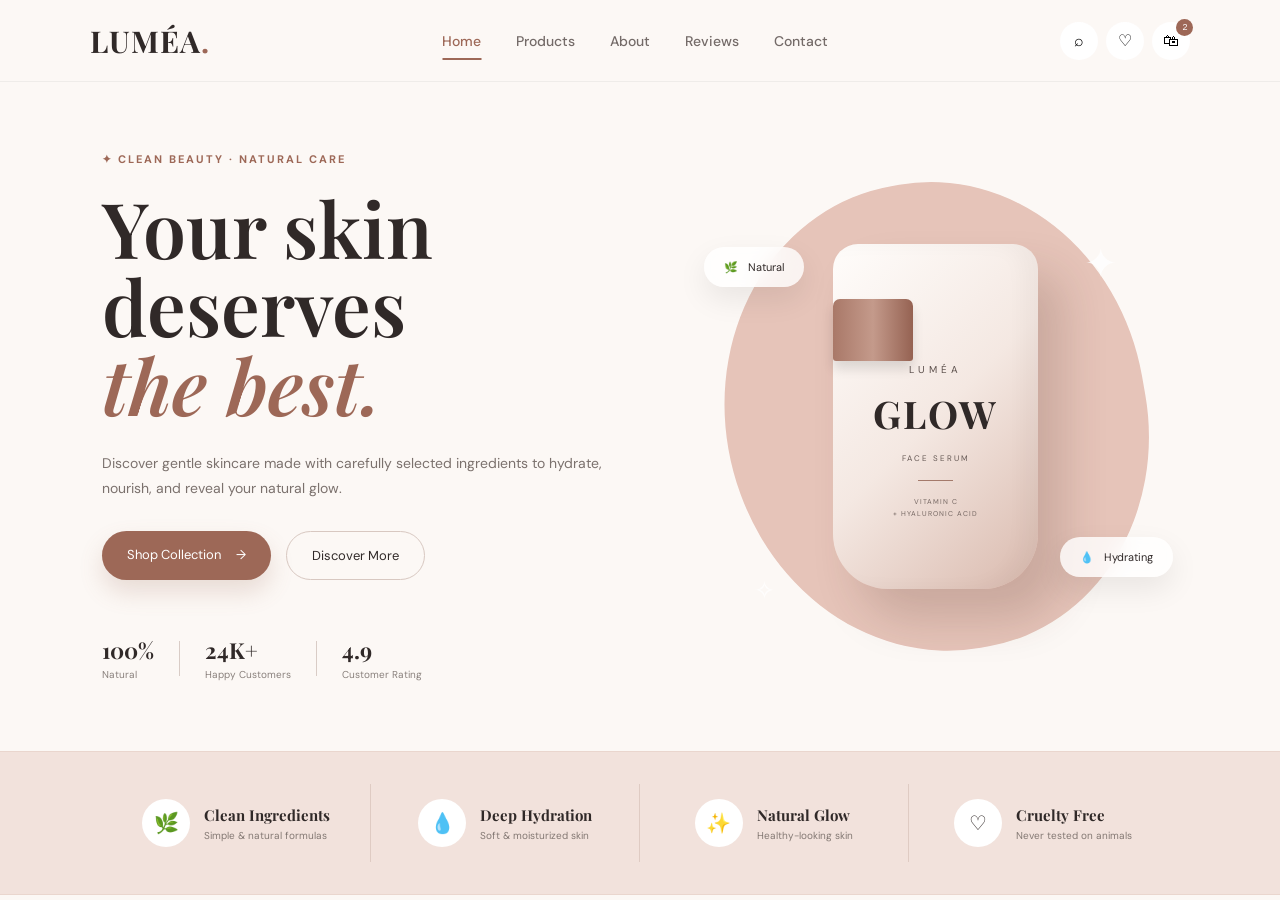
==== index.html @ 030db0d4 "feature home-page" ====
<!DOCTYPE html>
<html lang="en">
<head>
    <meta charset="UTF-8">
    <meta name="viewport" content="width=device-width, initial-scale=1.0">

    <title>LUMÉA | Premium Skincare</title>

    <link rel="preconnect" href="https://fonts.googleapis.com">
    <link rel="preconnect" href="https://fonts.gstatic.com" crossorigin>

    <link href="https://fonts.googleapis.com/css2?family=DM+Sans:wght@400;500;600;700&family=Playfair+Display:wght@500;600;700&display=swap" rel="stylesheet">

    <link rel="stylesheet" href="css/style.css">
</head>

<body>

    <!-- NAVIGATION -->
    <header class="navbar">

        <a href="#" class="logo">
            LUMÉA<span>.</span>
        </a>

        <nav class="menu">
            <a href="#" class="active">Home</a>
            <a href="#">Products</a>
            <a href="#">About</a>
            <a href="#">Reviews</a>
            <a href="#">Contact</a>
        </nav>

        <div class="nav-actions">
            <button>⌕</button>
            <button>♡</button>
            <button class="bag">
                🛍
                <span>2</span>
            </button>
        </div>

    </header>


    <!-- HOME / HERO -->
    <main>

        <section class="hero">

            <!-- LEFT CONTENT -->
            <div class="hero-content">

                <div class="label">
                    ✦ CLEAN BEAUTY · NATURAL CARE
                </div>

                <h1>
                    Your skin deserves
                    <span>the best.</span>
                </h1>

                <p>
                    Discover gentle skincare made with carefully
                    selected ingredients to hydrate, nourish,
                    and reveal your natural glow.
                </p>

                <div class="buttons">

                    <a href="#" class="btn shop">
                        Shop Collection
                        <span>→</span>
                    </a>

                    <a href="#" class="btn discover">
                        Discover More
                    </a>

                </div>

                <!-- SMALL STATS -->
                <div class="stats">

                    <div class="stat">
                        <strong>100%</strong>
                        <small>Natural</small>
                    </div>

                    <div class="line"></div>

                    <div class="stat">
                        <strong>24K+</strong>
                        <small>Happy Customers</small>
                    </div>

                    <div class="line"></div>

                    <div class="stat">
                        <strong>4.9</strong>
                        <small>Customer Rating</small>
                    </div>

                </div>

            </div>


            <!-- RIGHT PRODUCT -->
            <div class="hero-product">

                <div class="background-circle"></div>

                <!-- Decorative leaves -->
                <div class="leaf leaf-one">✦</div>
                <div class="leaf leaf-two">✧</div>

                <!-- Floating labels -->
                <div class="floating floating-one">
                    <span>🌿</span>
                    Natural
                </div>

                <div class="floating floating-two">
                    <span>💧</span>
                    Hydrating
                </div>


                <!-- PRODUCT BOTTLE -->
                <div class="bottle-wrapper">

                    <div class="bottle-cap"></div>

                    <div class="bottle">

                        <div class="bottle-content">

                            <small>LUMÉA</small>

                            <h2>GLOW</h2>

                            <p>FACE SERUM</p>

                            <div class="bottle-line"></div>

                            <span>
                                VITAMIN C<br>
                                + HYALURONIC ACID
                            </span>

                        </div>

                    </div>

                </div>

            </div>

        </section>


        <!-- SIMPLE BENEFITS -->
        <section class="benefits">

            <div class="benefit">
                <div class="benefit-icon">🌿</div>

                <div>
                    <h3>Clean Ingredients</h3>
                    <p>Simple & natural formulas</p>
                </div>
            </div>


            <div class="benefit">
                <div class="benefit-icon">💧</div>

                <div>
                    <h3>Deep Hydration</h3>
                    <p>Soft & moisturized skin</p>
                </div>
            </div>


            <div class="benefit">
                <div class="benefit-icon">✨</div>

                <div>
                    <h3>Natural Glow</h3>
                    <p>Healthy-looking skin</p>
                </div>
            </div>


            <div class="benefit">
                <div class="benefit-icon">♡</div>

                <div>
                    <h3>Cruelty Free</h3>
                    <p>Never tested on animals</p>
                </div>
            </div>

        </section>

    </main>

</body>
</html>
---- css/style.css ----
* {
    margin: 0;
    padding: 0;
    box-sizing: border-box;
}

html {
    scroll-behavior: smooth;
}

body {
    font-family: "DM Sans", sans-serif;
    color: #302928;
    background: #fcf8f5;
}


/* =========================
   VARIABLES
========================= */

:root {
    --brown: #9d6857;
    --dark: #302928;
    --cream: #fcf8f5;
    --pink: #e7c6bb;
    --light-pink: #f3e2dc;
}


/* =========================
   NAVBAR
========================= */

.navbar {
    width: 100%;
    height: 82px;

    padding: 0 7%;

    display: flex;
    align-items: center;
    justify-content: space-between;

    position: sticky;
    top: 0;
    z-index: 100;

    background: rgba(252, 248, 245, 0.9);

    backdrop-filter: blur(15px);

    border-bottom: 1px solid rgba(0, 0, 0, 0.05);
}


/* LOGO */

.logo {
    font-family: "Playfair Display", serif;

    font-size: 30px;

    font-weight: 700;

    color: var(--dark);

    text-decoration: none;

    letter-spacing: 1px;
}

.logo span {
    color: var(--brown);
}


/* MENU */

.menu {
    display: flex;
    align-items: center;

    gap: 35px;
}

.menu a {
    position: relative;

    padding: 10px 0;

    text-decoration: none;

    color: #746b68;

    font-size: 14px;

    font-weight: 500;

    transition: 0.3s;
}


/* ACTIVE MENU */

.menu a::after {
    content: "";

    position: absolute;

    bottom: 0;
    left: 50%;

    width: 0;
    height: 2px;

    background: var(--brown);

    transform: translateX(-50%);

    transition: 0.3s;
}

.menu a:hover,
.menu a.active {
    color: var(--brown);
}

.menu a.active::after {
    width: 100%;
}


/* NAV ICONS */

.nav-actions {
    display: flex;
    gap: 8px;
}

.nav-actions button {
    width: 38px;
    height: 38px;

    border: none;

    border-radius: 50%;

    background: white;

    cursor: pointer;

    font-size: 16px;

    transition: 0.3s;
}

.nav-actions button:hover {
    transform: translateY(-3px);

    box-shadow:
        0 8px 20px rgba(0, 0, 0, 0.08);
}

.bag {
    position: relative;
}

.bag span {
    position: absolute;

    top: -3px;
    right: -3px;

    width: 17px;
    height: 17px;

    display: flex;
    align-items: center;
    justify-content: center;

    border-radius: 50%;

    background: var(--brown);

    color: white;

    font-size: 9px;
}


/* =========================
   HERO
========================= */

.hero {
    min-height: 650px;

    padding: 70px 8%;

    display: flex;
    align-items: center;
    justify-content: space-between;

    overflow: hidden;
}


/* LEFT */

.hero-content {
    width: 50%;

    animation: fadeLeft 1s ease;
}

.label {
    color: var(--brown);

    font-size: 11px;

    font-weight: 700;

    letter-spacing: 2px;

    margin-bottom: 22px;
}

.hero h1 {
    max-width: 650px;

    font-family: "Playfair Display", serif;

    font-size: clamp(55px, 6vw, 85px);

    line-height: 1.02;

    font-weight: 600;
}

.hero h1 span {
    display: block;

    color: var(--brown);

    font-style: italic;
}

.hero p {
    max-width: 510px;

    margin: 28px 0;

    color: #7b716d;

    font-size: 14px;

    line-height: 1.8;
}


/* BUTTONS */

.buttons {
    display: flex;

    gap: 15px;

    margin-top: 30px;
}

.btn {
    padding: 15px 25px;

    border-radius: 30px;

    text-decoration: none;

    font-size: 13px;

    transition: 0.3s;
}

.shop {
    color: white;

    background: var(--brown);

    box-shadow:
        0 12px 25px rgba(157, 104, 87, 0.2);
}

.shop span {
    margin-left: 12px;

    transition: 0.3s;
}

.shop:hover {
    transform: translateY(-3px);
}

.shop:hover span {
    margin-left: 18px;
}

.discover {
    color: var(--dark);

    border: 1px solid #d8c8c1;
}

.discover:hover {
    background: white;
}


/* =========================
   STATS
========================= */

.stats {
    display: flex;

    align-items: center;

    gap: 25px;

    margin-top: 55px;
}

.stat {
    display: flex;

    flex-direction: column;
}

.stat strong {
    font-family: "Playfair Display", serif;

    font-size: 22px;
}

.stat small {
    margin-top: 3px;

    color: #89807c;

    font-size: 10px;
}

.line {
    width: 1px;
    height: 35px;

    background: #d9ccc6;
}


/* =========================
   HERO PRODUCT
========================= */

.hero-product {
    width: 45%;

    height: 520px;

    position: relative;

    display: flex;

    align-items: center;

    justify-content: center;

    animation: fadeRight 1s ease;
}


/* BACKGROUND */

.background-circle {
    width: 420px;
    height: 470px;

    position: absolute;

    background: #e6c4b9;

    border-radius: 50% 50% 48% 52%;

    transform: rotate(-10deg);
}


/* PRODUCT */

.bottle-wrapper {
    position: relative;

    z-index: 3;

    animation: float 4s ease-in-out infinite;
}

.bottle {
    width: 205px;
    height: 345px;

    border-radius: 25px 25px 55px 55px;

    background:
        linear-gradient(
            135deg,
            #fffdfb 0%,
            #f4e8e2 50%,
            #d9b9ad 100%
        );

    box-shadow:
        25px 30px 45px rgba(70, 43, 35, 0.18),
        inset -15px 0 20px rgba(0, 0, 0, 0.03);

    display: flex;

    justify-content: center;

    align-items: center;
}


/* CAP */

.bottle-cap {
    width: 80px;
    height: 62px;

    position: absolute;

    z-index: 4;

    top: 55px;

    background:
        linear-gradient(
            90deg,
            #a97868,
            #c49a8b,
            #956252
        );

    border-radius: 7px 7px 3px 3px;

    box-shadow:
        0 8px 12px rgba(0, 0, 0, 0.12);
}


/* BOTTLE CONTENT */

.bottle-content {
    margin-top: 50px;

    text-align: center;

    display: flex;

    flex-direction: column;

    align-items: center;
}

.bottle-content small {
    font-size: 10px;

    letter-spacing: 4px;

    color: #5d514d;
}

.bottle-content h2 {
    margin: 12px 0;

    font-family: "Playfair Display", serif;

    font-size: 38px;

    letter-spacing: 2px;
}

.bottle-content p {
    margin: 0;

    font-size: 8px;

    letter-spacing: 2px;

    color: #665955;
}

.bottle-line {
    width: 35px;
    height: 1px;

    margin: 15px 0;

    background: #a47a6b;
}

.bottle-content span {
    font-size: 7px;

    letter-spacing: 1px;

    line-height: 1.7;

    color: #766863;
}


/* =========================
   FLOATING LABELS
========================= */

.floating {
    position: absolute;

    z-index: 5;

    padding: 13px 20px;

    background: rgba(255, 255, 255, 0.8);

    backdrop-filter: blur(10px);

    border-radius: 30px;

    font-size: 11px;

    box-shadow:
        0 12px 30px rgba(0, 0, 0, 0.08);

    animation: floatSmall 3s ease-in-out infinite;
}

.floating span {
    margin-right: 7px;
}

.floating-one {
    top: 90px;
    left: 10px;
}

.floating-two {
    right: 5px;
    bottom: 100px;

    animation-delay: 1s;
}


/* DECORATIVE */

.leaf {
    position: absolute;

    color: white;

    font-size: 40px;

    opacity: 0.8;
}

.leaf-one {
    top: 80px;
    right: 60px;
}

.leaf-two {
    bottom: 70px;
    left: 60px;

    font-size: 25px;
}


/* =========================
   BENEFITS
========================= */

.benefits {
    padding: 32px 8%;

    background: #f2e2dc;

    border-top: 1px solid #ead6ce;

    border-bottom: 1px solid #ead6ce;

    display: grid;

    grid-template-columns: repeat(4, 1fr);
}

.benefit {
    display: flex;

    justify-content: center;

    align-items: center;

    gap: 14px;

    padding: 15px;

    border-right: 1px solid #dfcbc3;
}

.benefit:last-child {
    border-right: none;
}

.benefit-icon {
    width: 48px;
    height: 48px;

    flex-shrink: 0;

    display: flex;

    justify-content: center;

    align-items: center;

    border-radius: 50%;

    background: white;

    font-size: 20px;
}

.benefit h3 {
    font-family: "Playfair Display", serif;

    font-size: 15px;

    margin-bottom: 4px;
}

.benefit p {
    color: #837873;

    font-size: 10px;
}


/* =========================
   ANIMATIONS
========================= */

@keyframes fadeLeft {

    from {
        opacity: 0;
        transform: translateX(-40px);
    }

    to {
        opacity: 1;
        transform: translateX(0);
    }
}

@keyframes fadeRight {

    from {
        opacity: 0;
        transform: translateX(40px);
    }

    to {
        opacity: 1;
        transform: translateX(0);
    }
}

@keyframes float {

    0%, 100% {
        transform: translateY(0);
    }

    50% {
        transform: translateY(-15px);
    }
}

@keyframes floatSmall {

    0%, 100% {
        transform: translateY(0);
    }

    50% {
        transform: translateY(-7px);
    }
}


/* =========================
   RESPONSIVE
========================= */

@media (max-width: 900px) {

    .menu {
        display: none;
    }

    .hero {
        flex-direction: column;

        text-align: center;

        padding-top: 80px;
    }

    .hero-content {
        width: 100%;
    }

    .hero p {
        margin-left: auto;
        margin-right: auto;
    }

    .buttons {
        justify-content: center;
    }

    .stats {
        justify-content: center;
    }

    .hero-product {
        width: 100%;

        margin-top: 60px;
    }

    .benefits {
        grid-template-columns: repeat(2, 1fr);
    }

    .benefit:nth-child(2) {
        border-right: none;
    }
}


@media (max-width: 600px) {

    .navbar {
        padding: 0 5%;
    }

    .nav-actions button:nth-child(1),
    .nav-actions button:nth-child(2) {
        display: none;
    }

    .hero {
        padding-left: 5%;
        padding-right: 5%;
    }

    .hero h1 {
        font-size: 52px;
    }

    .hero-product {
        height: 440px;
    }

    .background-circle {
        width: 310px;
        height: 370px;
    }

    .bottle {
        width: 160px;
        height: 280px;
    }

    .bottle-cap {
        width: 65px;
        height: 50px;

        top: 45px;
    }

    .floating-one {
        left: 0;
    }

    .floating-two {
        right: 0;
    }

    .stats {
        gap: 15px;
    }

    .benefits {
        grid-template-columns: 1fr;
    }

    .benefit {
        border-right: none;

        border-bottom: 1px solid #dfcbc3;
    }

    .benefit:last-child {
        border-bottom: none;
    }
}
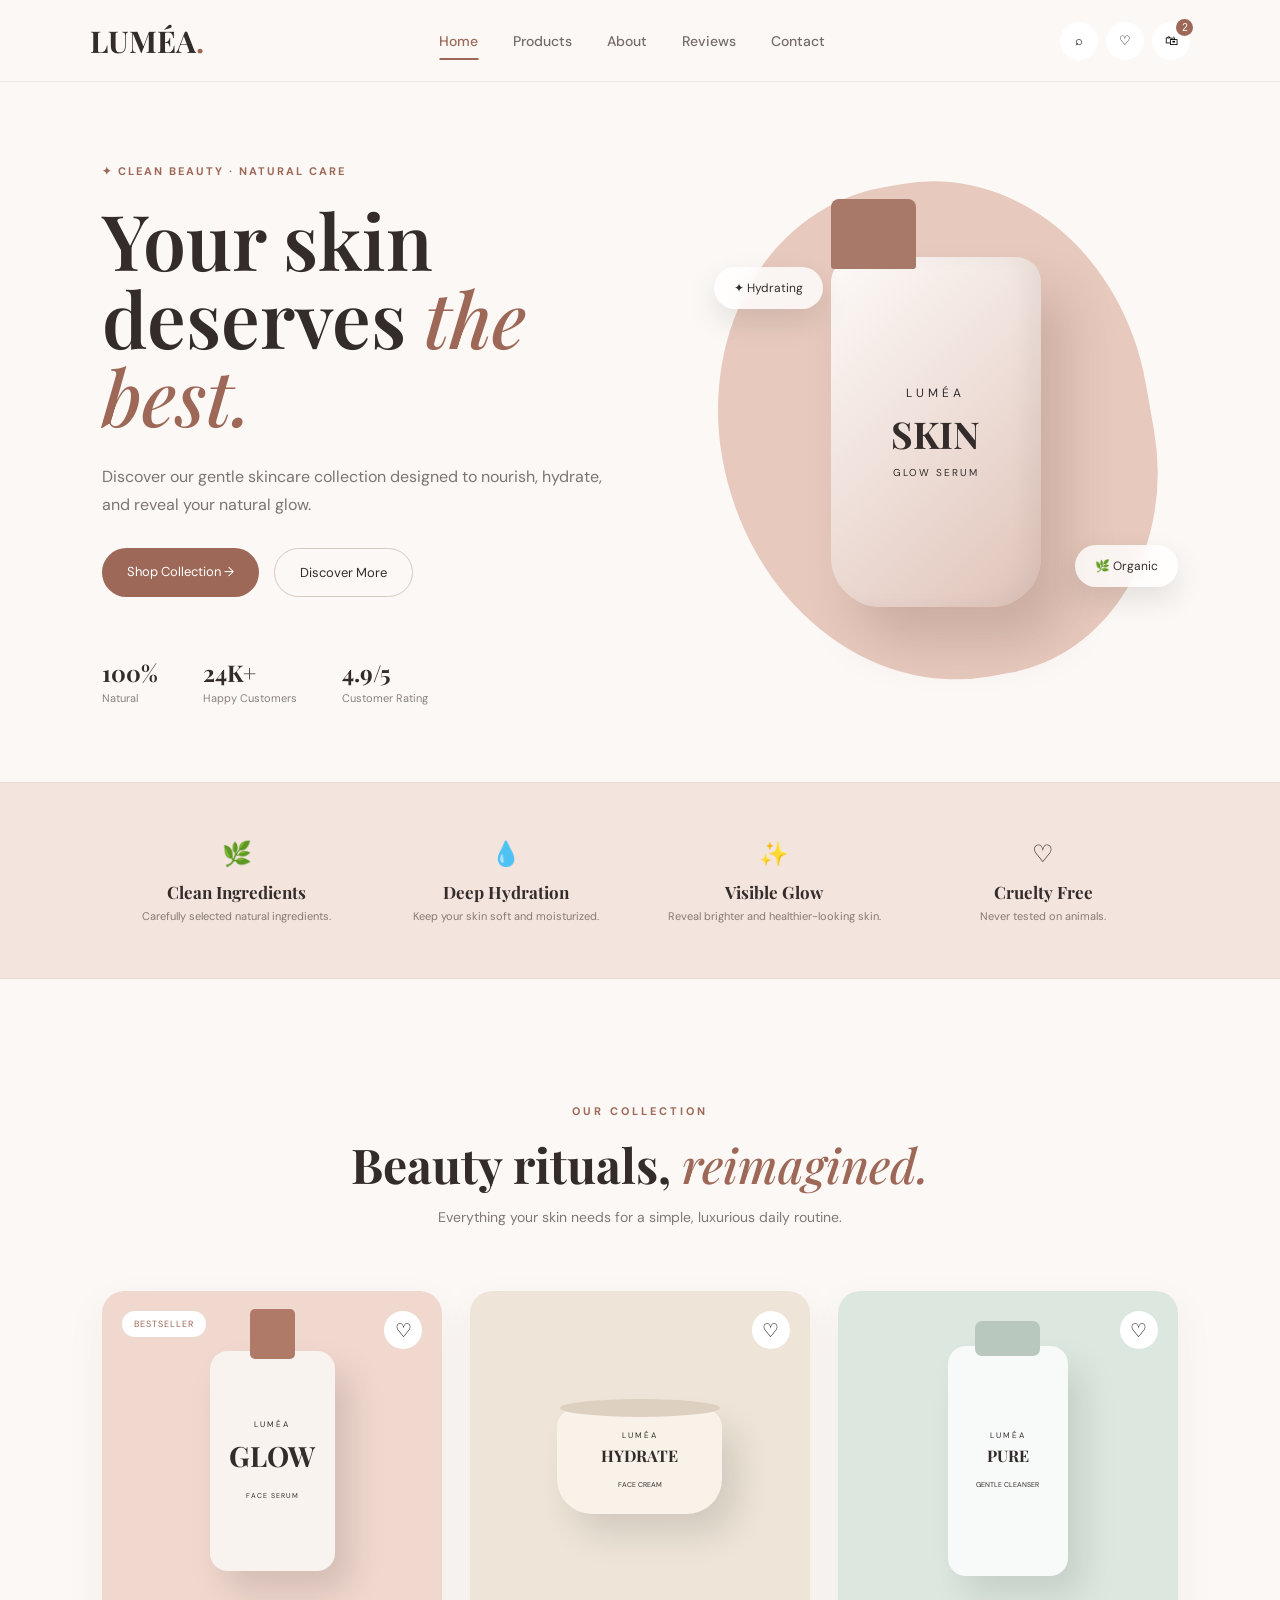
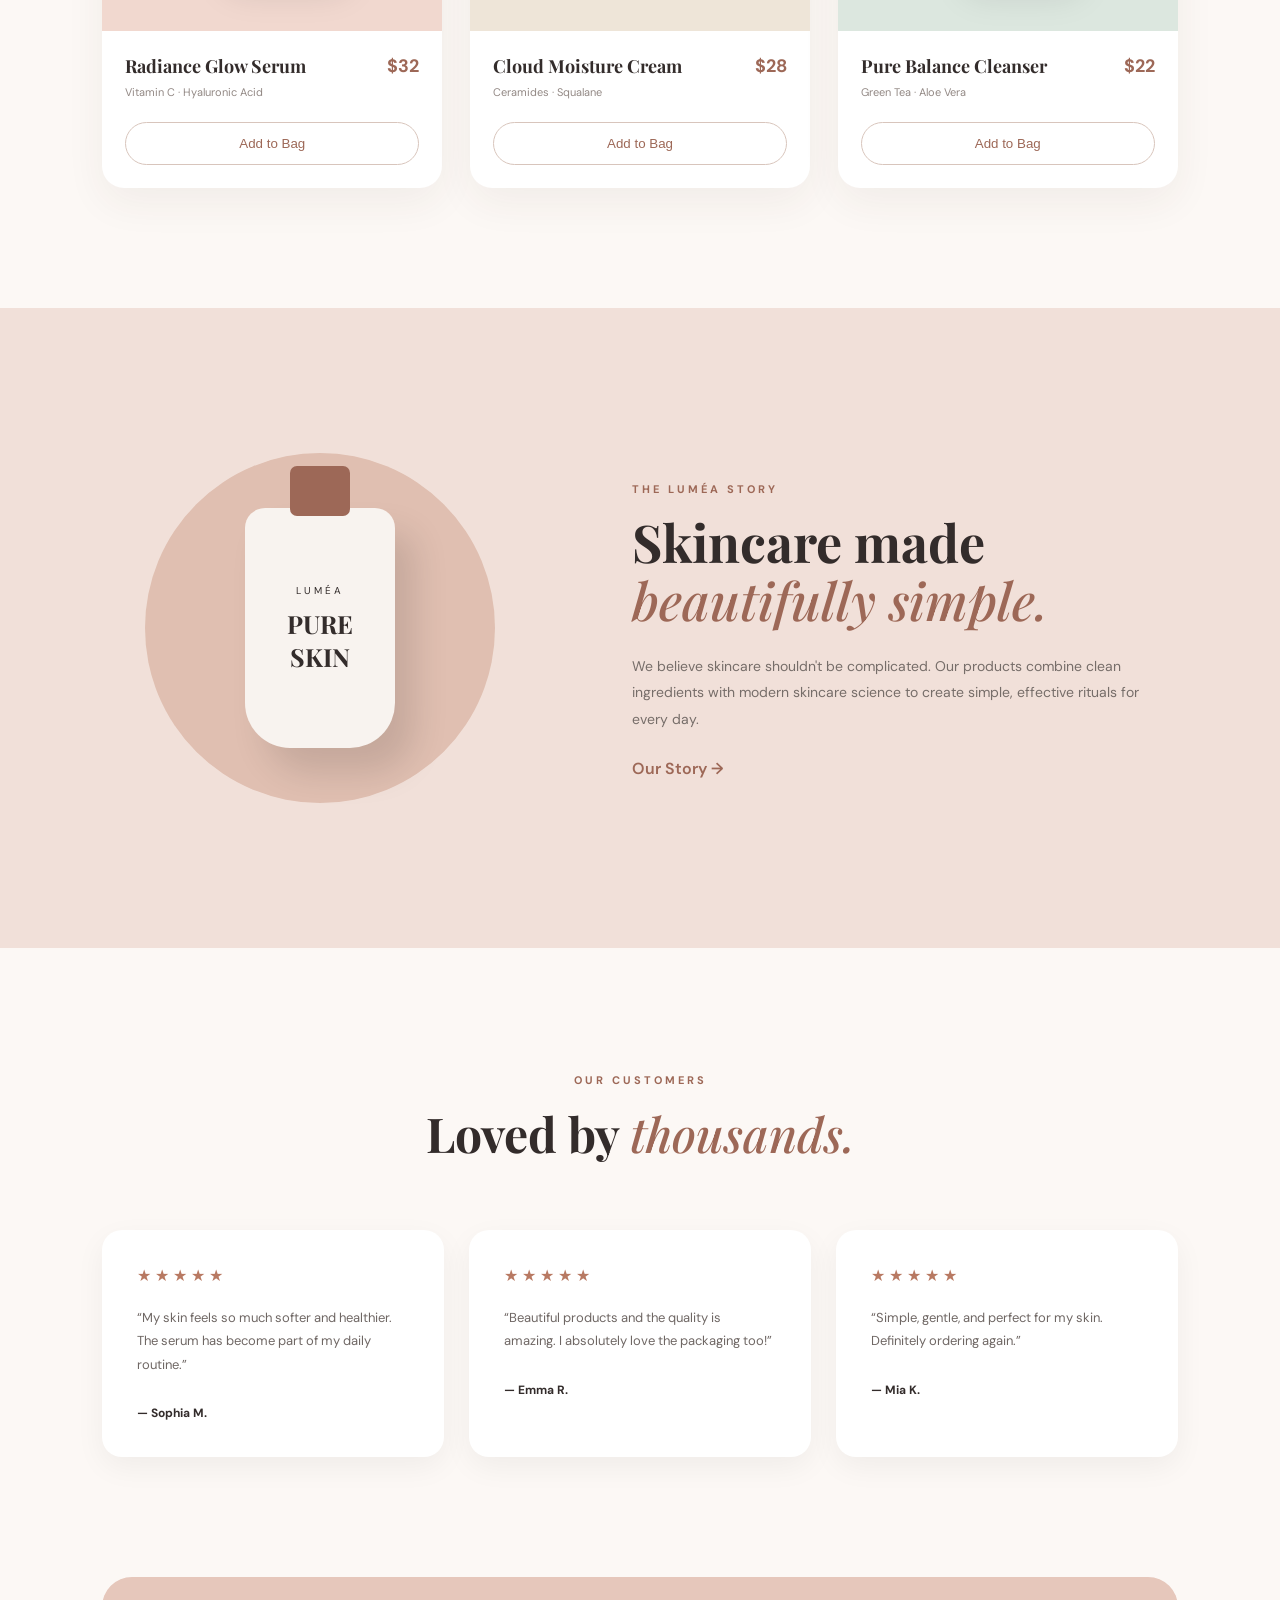
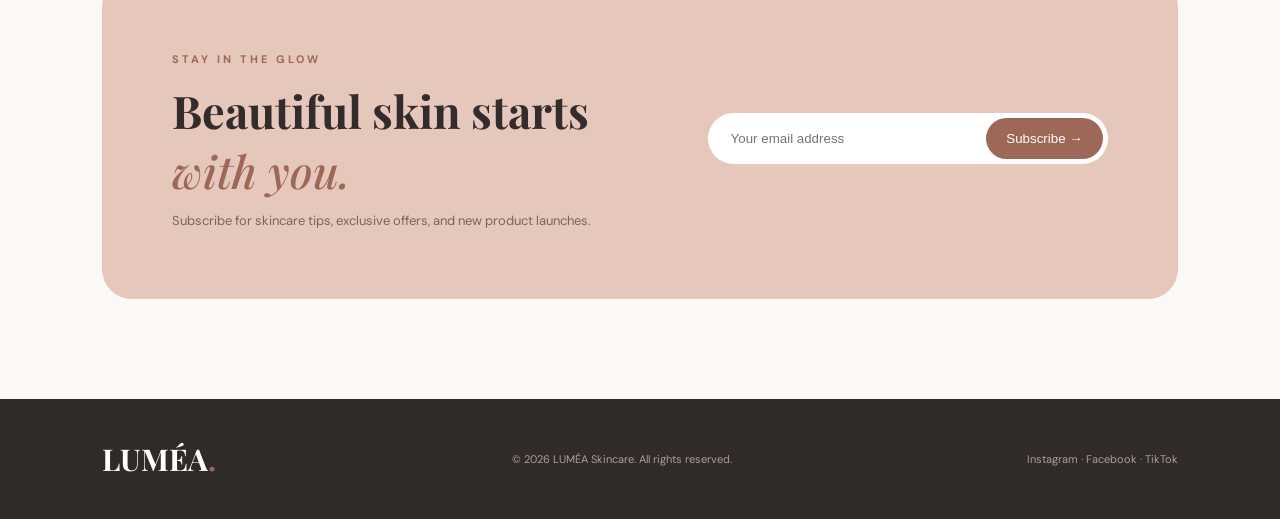
==== commit fe568a01: "website" ====
--- a/index.html
+++ b/index.html
@@ -4,207 +4,474 @@
     <meta charset="UTF-8">
     <meta name="viewport" content="width=device-width, initial-scale=1.0">
 
-    <title>LUMÉA | Premium Skincare</title>
+    <title>LUMÉA — Premium Skincare</title>
 
     <link rel="preconnect" href="https://fonts.googleapis.com">
     <link rel="preconnect" href="https://fonts.gstatic.com" crossorigin>
-
     <link href="https://fonts.googleapis.com/css2?family=DM+Sans:wght@400;500;600;700&family=Playfair+Display:wght@500;600;700&display=swap" rel="stylesheet">
 
-    <link rel="stylesheet" href="css/style.css">
+    <link rel="stylesheet" href="style.css">
 </head>
 
 <body>
 
-    <!-- NAVIGATION -->
-    <header class="navbar">
-
-        <a href="#" class="logo">
-            LUMÉA<span>.</span>
+<!-- NAVBAR -->
+<header class="navbar">
+
+    <a href="#home" class="logo">
+        LUMÉA<span>.</span>
+    </a>
+
+    <nav>
+        <a href="#home" class="nav-link active">Home</a>
+        <a href="#products" class="nav-link">Products</a>
+        <a href="#about" class="nav-link">About</a>
+        <a href="#reviews" class="nav-link">Reviews</a>
+        <a href="#contact" class="nav-link">Contact</a>
+    </nav>
+
+    <div class="nav-icons">
+        <button>⌕</button>
+        <button>♡</button>
+        <button class="cart">🛍 <span>2</span></button>
+    </div>
+
+</header>
+
+
+<!-- HERO -->
+<section id="home" class="hero">
+
+    <div class="hero-content">
+
+        <div class="tag">
+            ✦ CLEAN BEAUTY · NATURAL CARE
+        </div>
+
+        <h1>
+            Your skin deserves
+            <em>the best.</em>
+        </h1>
+
+        <p>
+            Discover our gentle skincare collection designed
+            to nourish, hydrate, and reveal your natural glow.
+        </p>
+
+        <div class="hero-buttons">
+            <a href="#products" class="btn primary">
+                Shop Collection →
+            </a>
+
+            <a href="#about" class="btn secondary">
+                Discover More
+            </a>
+        </div>
+
+        <div class="hero-info">
+
+            <div>
+                <strong>100%</strong>
+                <span>Natural</span>
+            </div>
+
+            <div>
+                <strong>24K+</strong>
+                <span>Happy Customers</span>
+            </div>
+
+            <div>
+                <strong>4.9/5</strong>
+                <span>Customer Rating</span>
+            </div>
+
+        </div>
+
+    </div>
+
+
+    <div class="hero-visual">
+
+        <div class="blob"></div>
+
+        <div class="floating-card card-one">
+            ✦ Hydrating
+        </div>
+
+        <div class="floating-card card-two">
+            🌿 Organic
+        </div>
+
+        <div class="skincare-product">
+
+            <div class="cap"></div>
+
+            <div class="bottle">
+
+                <div class="bottle-text">
+                    <small>LUMÉA</small>
+                    <strong>SKIN</strong>
+                    <span>GLOW SERUM</span>
+                </div>
+
+            </div>
+
+        </div>
+
+    </div>
+
+</section>
+
+
+<!-- FEATURES -->
+<section class="features">
+
+    <div>
+        <div class="feature-icon">🌿</div>
+        <h3>Clean Ingredients</h3>
+        <p>Carefully selected natural ingredients.</p>
+    </div>
+
+    <div>
+        <div class="feature-icon">💧</div>
+        <h3>Deep Hydration</h3>
+        <p>Keep your skin soft and moisturized.</p>
+    </div>
+
+    <div>
+        <div class="feature-icon">✨</div>
+        <h3>Visible Glow</h3>
+        <p>Reveal brighter and healthier-looking skin.</p>
+    </div>
+
+    <div>
+        <div class="feature-icon">♡</div>
+        <h3>Cruelty Free</h3>
+        <p>Never tested on animals.</p>
+    </div>
+
+</section>
+
+
+<!-- PRODUCTS -->
+<section id="products" class="section">
+
+    <div class="section-heading">
+
+        <span>OUR COLLECTION</span>
+
+        <h2>Beauty rituals, <em>reimagined.</em></h2>
+
+        <p>
+            Everything your skin needs for a simple,
+            luxurious daily routine.
+        </p>
+
+    </div>
+
+
+    <div class="products">
+
+        <!-- PRODUCT 1 -->
+        <article class="product-card">
+
+            <div class="product-image pink">
+
+                <span class="badge">BESTSELLER</span>
+
+                <div class="product serum">
+                    <div class="product-cap"></div>
+
+                    <div class="product-label">
+                        <small>LUMÉA</small>
+                        <strong>GLOW</strong>
+                        <span>FACE SERUM</span>
+                    </div>
+                </div>
+
+                <button class="heart">♡</button>
+
+            </div>
+
+            <div class="product-details">
+
+                <div>
+                    <h3>Radiance Glow Serum</h3>
+                    <p>Vitamin C · Hyaluronic Acid</p>
+                </div>
+
+                <strong>$32</strong>
+
+            </div>
+
+            <button class="add-cart">
+                Add to Bag
+            </button>
+
+        </article>
+
+
+        <!-- PRODUCT 2 -->
+        <article class="product-card">
+
+            <div class="product-image beige">
+
+                <div class="product cream">
+
+                    <div class="cream-top"></div>
+
+                    <div class="cream-label">
+                        <small>LUMÉA</small>
+                        <strong>HYDRATE</strong>
+                        <span>FACE CREAM</span>
+                    </div>
+
+                </div>
+
+                <button class="heart">♡</button>
+
+            </div>
+
+            <div class="product-details">
+
+                <div>
+                    <h3>Cloud Moisture Cream</h3>
+                    <p>Ceramides · Squalane</p>
+                </div>
+
+                <strong>$28</strong>
+
+            </div>
+
+            <button class="add-cart">
+                Add to Bag
+            </button>
+
+        </article>
+
+
+        <!-- PRODUCT 3 -->
+        <article class="product-card">
+
+            <div class="product-image green">
+
+                <div class="product cleanser">
+
+                    <div class="pump"></div>
+
+                    <div class="cleanser-label">
+                        <small>LUMÉA</small>
+                        <strong>PURE</strong>
+                        <span>GENTLE CLEANSER</span>
+                    </div>
+
+                </div>
+
+                <button class="heart">♡</button>
+
+            </div>
+
+            <div class="product-details">
+
+                <div>
+                    <h3>Pure Balance Cleanser</h3>
+                    <p>Green Tea · Aloe Vera</p>
+                </div>
+
+                <strong>$22</strong>
+
+            </div>
+
+            <button class="add-cart">
+                Add to Bag
+            </button>
+
+        </article>
+
+    </div>
+
+</section>
+
+
+<!-- ABOUT -->
+<section id="about" class="about">
+
+    <div class="about-image">
+
+        <div class="about-circle"></div>
+
+        <div class="about-bottle">
+            <div class="about-cap"></div>
+            <span>LUMÉA</span>
+            <strong>PURE<br>SKIN</strong>
+        </div>
+
+    </div>
+
+
+    <div class="about-content">
+
+        <span>THE LUMÉA STORY</span>
+
+        <h2>
+            Skincare made
+            <em>beautifully simple.</em>
+        </h2>
+
+        <p>
+            We believe skincare shouldn't be complicated.
+            Our products combine clean ingredients with
+            modern skincare science to create simple,
+            effective rituals for every day.
+        </p>
+
+        <a href="#contact" class="text-button">
+            Our Story →
         </a>
 
-        <nav class="menu">
-            <a href="#" class="active">Home</a>
-            <a href="#">Products</a>
-            <a href="#">About</a>
-            <a href="#">Reviews</a>
-            <a href="#">Contact</a>
-        </nav>
-
-        <div class="nav-actions">
-            <button>⌕</button>
-            <button>♡</button>
-            <button class="bag">
-                🛍
-                <span>2</span>
-            </button>
-        </div>
-
-    </header>
-
-
-    <!-- HOME / HERO -->
-    <main>
-
-        <section class="hero">
-
-            <!-- LEFT CONTENT -->
-            <div class="hero-content">
-
-                <div class="label">
-                    ✦ CLEAN BEAUTY · NATURAL CARE
-                </div>
-
-                <h1>
-                    Your skin deserves
-                    <span>the best.</span>
-                </h1>
-
-                <p>
-                    Discover gentle skincare made with carefully
-                    selected ingredients to hydrate, nourish,
-                    and reveal your natural glow.
-                </p>
-
-                <div class="buttons">
-
-                    <a href="#" class="btn shop">
-                        Shop Collection
-                        <span>→</span>
-                    </a>
-
-                    <a href="#" class="btn discover">
-                        Discover More
-                    </a>
-
-                </div>
-
-                <!-- SMALL STATS -->
-                <div class="stats">
-
-                    <div class="stat">
-                        <strong>100%</strong>
-                        <small>Natural</small>
-                    </div>
-
-                    <div class="line"></div>
-
-                    <div class="stat">
-                        <strong>24K+</strong>
-                        <small>Happy Customers</small>
-                    </div>
-
-                    <div class="line"></div>
-
-                    <div class="stat">
-                        <strong>4.9</strong>
-                        <small>Customer Rating</small>
-                    </div>
-
-                </div>
-
-            </div>
-
-
-            <!-- RIGHT PRODUCT -->
-            <div class="hero-product">
-
-                <div class="background-circle"></div>
-
-                <!-- Decorative leaves -->
-                <div class="leaf leaf-one">✦</div>
-                <div class="leaf leaf-two">✧</div>
-
-                <!-- Floating labels -->
-                <div class="floating floating-one">
-                    <span>🌿</span>
-                    Natural
-                </div>
-
-                <div class="floating floating-two">
-                    <span>💧</span>
-                    Hydrating
-                </div>
-
-
-                <!-- PRODUCT BOTTLE -->
-                <div class="bottle-wrapper">
-
-                    <div class="bottle-cap"></div>
-
-                    <div class="bottle">
-
-                        <div class="bottle-content">
-
-                            <small>LUMÉA</small>
-
-                            <h2>GLOW</h2>
-
-                            <p>FACE SERUM</p>
-
-                            <div class="bottle-line"></div>
-
-                            <span>
-                                VITAMIN C<br>
-                                + HYALURONIC ACID
-                            </span>
-
-                        </div>
-
-                    </div>
-
-                </div>
-
-            </div>
-
-        </section>
-
-
-        <!-- SIMPLE BENEFITS -->
-        <section class="benefits">
-
-            <div class="benefit">
-                <div class="benefit-icon">🌿</div>
-
-                <div>
-                    <h3>Clean Ingredients</h3>
-                    <p>Simple & natural formulas</p>
-                </div>
-            </div>
-
-
-            <div class="benefit">
-                <div class="benefit-icon">💧</div>
-
-                <div>
-                    <h3>Deep Hydration</h3>
-                    <p>Soft & moisturized skin</p>
-                </div>
-            </div>
-
-
-            <div class="benefit">
-                <div class="benefit-icon">✨</div>
-
-                <div>
-                    <h3>Natural Glow</h3>
-                    <p>Healthy-looking skin</p>
-                </div>
-            </div>
-
-
-            <div class="benefit">
-                <div class="benefit-icon">♡</div>
-
-                <div>
-                    <h3>Cruelty Free</h3>
-                    <p>Never tested on animals</p>
-                </div>
-            </div>
-
-        </section>
-
-    </main>
+    </div>
+
+</section>
+
+
+<!-- REVIEWS -->
+<section id="reviews" class="reviews">
+
+    <div class="section-heading">
+        <span>OUR CUSTOMERS</span>
+
+        <h2>Loved by <em>thousands.</em></h2>
+    </div>
+
+    <div class="review-grid">
+
+        <div class="review">
+            <div class="stars">★★★★★</div>
+
+            <p>
+                “My skin feels so much softer and healthier.
+                The serum has become part of my daily routine.”
+            </p>
+
+            <strong>— Sophia M.</strong>
+        </div>
+
+        <div class="review">
+            <div class="stars">★★★★★</div>
+
+            <p>
+                “Beautiful products and the quality is amazing.
+                I absolutely love the packaging too!”
+            </p>
+
+            <strong>— Emma R.</strong>
+        </div>
+
+        <div class="review">
+            <div class="stars">★★★★★</div>
+
+            <p>
+                “Simple, gentle, and perfect for my skin.
+                Definitely ordering again.”
+            </p>
+
+            <strong>— Mia K.</strong>
+        </div>
+
+    </div>
+
+</section>
+
+
+<!-- CONTACT -->
+<section id="contact" class="newsletter">
+
+    <div>
+
+        <span>STAY IN THE GLOW</span>
+
+        <h2>
+            Beautiful skin starts
+            <em>with you.</em>
+        </h2>
+
+        <p>
+            Subscribe for skincare tips, exclusive offers,
+            and new product launches.
+        </p>
+
+    </div>
+
+    <form>
+
+        <input
+            type="email"
+            placeholder="Your email address"
+        >
+
+        <button>
+            Subscribe →
+        </button>
+
+    </form>
+
+</section>
+
+
+<!-- FOOTER -->
+<footer>
+
+    <div class="footer-logo">
+        LUMÉA<span>.</span>
+    </div>
+
+    <p>
+        © 2026 LUMÉA Skincare. All rights reserved.
+    </p>
+
+    <div class="social">
+        Instagram · Facebook · TikTok
+    </div>
+
+</footer>
+
+
+<script>
+
+const sections = document.querySelectorAll("section");
+const navLinks = document.querySelectorAll(".nav-link");
+
+window.addEventListener("scroll", () => {
+
+    let current = "";
+
+    sections.forEach(section => {
+
+        const sectionTop = section.offsetTop - 150;
+        const sectionHeight = section.clientHeight;
+
+        if (
+            scrollY >= sectionTop &&
+            scrollY < sectionTop + sectionHeight
+        ) {
+            current = section.getAttribute("id");
+        }
+
+    });
+
+    navLinks.forEach(link => {
+
+        link.classList.remove("active");
+
+        if (link.getAttribute("href") === "#" + current) {
+            link.classList.add("active");
+        }
+
+    });
+
+});
+
+</script>
 
 </body>
 </html>
--- a/style.css
+++ b/style.css
@@ -0,0 +1,1136 @@
+* {
+    margin: 0;
+    padding: 0;
+    box-sizing: border-box;
+}
+
+html {
+    scroll-behavior: smooth;
+}
+
+body {
+    font-family: "DM Sans", sans-serif;
+    color: #332c2b;
+    background: #fcf8f5;
+}
+
+:root {
+    --brown: #9d6857;
+    --dark: #332c2b;
+    --cream: #fcf8f5;
+    --pink: #ead1c7;
+    --light-pink: #f4e5df;
+}
+
+
+/* ================= NAVBAR ================= */
+
+.navbar {
+    height: 82px;
+    padding: 0 7%;
+    position: sticky;
+    top: 0;
+    z-index: 1000;
+
+    display: flex;
+    align-items: center;
+    justify-content: space-between;
+
+    background: rgba(252, 248, 245, 0.88);
+    backdrop-filter: blur(15px);
+
+    border-bottom: 1px solid rgba(0,0,0,.05);
+}
+
+.logo,
+.footer-logo {
+    font-family: "Playfair Display", serif;
+    font-size: 30px;
+    font-weight: 700;
+    color: var(--dark);
+    text-decoration: none;
+}
+
+.logo span,
+.footer-logo span {
+    color: var(--brown);
+}
+
+nav {
+    display: flex;
+    gap: 35px;
+}
+
+.nav-link {
+    color: #756c69;
+    text-decoration: none;
+    font-size: 14px;
+    font-weight: 500;
+    position: relative;
+    padding: 10px 0;
+    transition: .3s;
+}
+
+.nav-link::after {
+    content: "";
+    position: absolute;
+    left: 50%;
+    bottom: 0;
+
+    width: 0;
+    height: 2px;
+
+    background: var(--brown);
+
+    transform: translateX(-50%);
+    transition: .3s;
+}
+
+.nav-link:hover,
+.nav-link.active {
+    color: var(--brown);
+}
+
+.nav-link.active::after {
+    width: 100%;
+}
+
+.nav-icons {
+    display: flex;
+    gap: 8px;
+}
+
+.nav-icons button {
+    width: 38px;
+    height: 38px;
+
+    border: 0;
+    border-radius: 50%;
+
+    background: white;
+    cursor: pointer;
+
+    transition: .3s;
+}
+
+.nav-icons button:hover {
+    transform: translateY(-3px);
+    box-shadow: 0 8px 20px rgba(0,0,0,.08);
+}
+
+.cart {
+    position: relative;
+}
+
+.cart span {
+    position: absolute;
+    top: -3px;
+    right: -3px;
+
+    width: 17px;
+    height: 17px;
+
+    background: var(--brown);
+    color: white;
+
+    font-size: 10px;
+    border-radius: 50%;
+
+    display: flex;
+    align-items: center;
+    justify-content: center;
+}
+
+
+/* ================= HERO ================= */
+
+.hero {
+    min-height: 700px;
+    padding: 70px 8%;
+
+    display: flex;
+    align-items: center;
+    justify-content: space-between;
+
+    overflow: hidden;
+}
+
+.hero-content {
+    width: 50%;
+}
+
+.tag {
+    display: inline-block;
+
+    color: var(--brown);
+    font-size: 11px;
+    font-weight: 700;
+
+    letter-spacing: 2px;
+
+    margin-bottom: 22px;
+}
+
+.hero h1 {
+    font-family: "Playfair Display", serif;
+    font-size: clamp(55px, 6vw, 88px);
+    line-height: 1.02;
+    font-weight: 600;
+    max-width: 700px;
+}
+
+.hero h1 em,
+.section-heading em,
+.about-content em,
+.newsletter em {
+    color: var(--brown);
+    font-weight: 500;
+}
+
+.hero p {
+    color: #7d7470;
+    line-height: 1.8;
+    max-width: 510px;
+    margin: 28px 0;
+}
+
+.hero-buttons {
+    display: flex;
+    gap: 15px;
+}
+
+.btn {
+    padding: 15px 25px;
+    border-radius: 30px;
+    text-decoration: none;
+    font-size: 13px;
+    transition: .3s;
+}
+
+.primary {
+    color: white;
+    background: var(--brown);
+}
+
+.primary:hover {
+    transform: translateY(-3px);
+    box-shadow: 0 12px 25px rgba(157,104,87,.25);
+}
+
+.secondary {
+    color: var(--dark);
+    border: 1px solid #d8c8c1;
+}
+
+.secondary:hover {
+    background: white;
+}
+
+
+/* HERO INFO */
+
+.hero-info {
+    display: flex;
+    gap: 45px;
+    margin-top: 60px;
+}
+
+.hero-info div {
+    display: flex;
+    flex-direction: column;
+}
+
+.hero-info strong {
+    font-family: "Playfair Display", serif;
+    font-size: 23px;
+}
+
+.hero-info span {
+    color: #8a817e;
+    font-size: 11px;
+    margin-top: 3px;
+}
+
+
+/* HERO VISUAL */
+
+.hero-visual {
+    width: 45%;
+    height: 550px;
+
+    display: flex;
+    justify-content: center;
+    align-items: center;
+
+    position: relative;
+}
+
+.blob {
+    width: 430px;
+    height: 500px;
+
+    background: #e7c9bd;
+
+    border-radius: 50% 50% 45% 55%;
+
+    transform: rotate(-10deg);
+}
+
+.skincare-product {
+    position: absolute;
+    z-index: 2;
+}
+
+.bottle {
+    width: 210px;
+    height: 350px;
+
+    border-radius: 25px 25px 50px 50px;
+
+    background: linear-gradient(
+        135deg,
+        #fdfaf8,
+        #dfc3b8
+    );
+
+    box-shadow:
+        25px 35px 50px rgba(78,48,40,.18),
+        inset -15px 0 20px rgba(0,0,0,.04);
+
+    display: flex;
+    align-items: center;
+    justify-content: center;
+}
+
+.cap {
+    position: absolute;
+
+    width: 85px;
+    height: 70px;
+
+    background: #a87969;
+
+    border-radius: 8px 8px 3px 3px;
+
+    top: -58px;
+}
+
+.bottle-text {
+    text-align: center;
+
+    display: flex;
+    flex-direction: column;
+}
+
+.bottle-text small {
+    letter-spacing: 4px;
+    font-size: 12px;
+}
+
+.bottle-text strong {
+    font-family: "Playfair Display", serif;
+    font-size: 37px;
+    margin: 8px 0;
+}
+
+.bottle-text span {
+    font-size: 10px;
+    letter-spacing: 2px;
+}
+
+
+/* FLOATING CARDS */
+
+.floating-card {
+    position: absolute;
+
+    padding: 13px 20px;
+
+    background: rgba(255,255,255,.8);
+    backdrop-filter: blur(10px);
+
+    border-radius: 30px;
+
+    font-size: 12px;
+
+    box-shadow: 0 12px 30px rgba(0,0,0,.1);
+
+    z-index: 5;
+}
+
+.card-one {
+    top: 110px;
+    left: 20px;
+}
+
+.card-two {
+    bottom: 120px;
+    right: 0;
+}
+
+
+/* ================= FEATURES ================= */
+
+.features {
+    padding: 35px 8%;
+
+    display: grid;
+    grid-template-columns: repeat(4,1fr);
+
+    background: #f3e4dd;
+
+    border-top: 1px solid #ead7cf;
+    border-bottom: 1px solid #ead7cf;
+}
+
+.features > div {
+    padding: 20px;
+    text-align: center;
+}
+
+.feature-icon {
+    font-size: 24px;
+    margin-bottom: 12px;
+}
+
+.features h3 {
+    font-family: "Playfair Display", serif;
+    font-size: 17px;
+    margin-bottom: 6px;
+}
+
+.features p {
+    color: #857b77;
+    font-size: 11px;
+}
+
+
+/* ================= SECTIONS ================= */
+
+.section {
+    padding: 120px 8%;
+}
+
+.section-heading {
+    text-align: center;
+    margin-bottom: 65px;
+}
+
+.section-heading > span,
+.about-content > span,
+.newsletter span {
+    color: var(--brown);
+    font-size: 11px;
+    letter-spacing: 3px;
+    font-weight: 700;
+}
+
+.section-heading h2 {
+    font-family: "Playfair Display", serif;
+    font-size: 48px;
+    margin: 12px 0;
+}
+
+.section-heading p {
+    color: #817874;
+    font-size: 14px;
+}
+
+
+/* ================= PRODUCTS ================= */
+
+.products {
+    max-width: 1200px;
+    margin: auto;
+
+    display: grid;
+    grid-template-columns: repeat(3,1fr);
+    gap: 28px;
+}
+
+.product-card {
+    background: white;
+    border-radius: 22px;
+    overflow: hidden;
+
+    transition: .4s;
+
+    box-shadow: 0 15px 40px rgba(67,43,35,.06);
+}
+
+.product-card:hover {
+    transform: translateY(-10px);
+    box-shadow: 0 25px 50px rgba(67,43,35,.12);
+}
+
+.product-image {
+    height: 340px;
+
+    position: relative;
+
+    display: flex;
+    justify-content: center;
+    align-items: center;
+}
+
+.pink {
+    background: #f1d8cf;
+}
+
+.beige {
+    background: #eee5d8;
+}
+
+.green {
+    background: #dce7df;
+}
+
+.badge {
+    position: absolute;
+    left: 20px;
+    top: 20px;
+
+    padding: 7px 12px;
+
+    border-radius: 20px;
+
+    background: white;
+
+    font-size: 9px;
+    letter-spacing: 1px;
+    color: var(--brown);
+}
+
+.heart {
+    position: absolute;
+    right: 20px;
+    top: 20px;
+
+    border: none;
+    background: white;
+
+    width: 38px;
+    height: 38px;
+
+    border-radius: 50%;
+
+    cursor: pointer;
+
+    font-size: 19px;
+
+    transition: .3s;
+}
+
+.heart:hover {
+    color: #b65d62;
+    transform: scale(1.1);
+}
+
+
+/* PRODUCT BOTTLES */
+
+.product {
+    position: relative;
+}
+
+.serum {
+    width: 125px;
+    height: 220px;
+
+    background: #f8f3ef;
+
+    border-radius: 18px;
+
+    box-shadow: 15px 20px 35px rgba(0,0,0,.13);
+
+    display: flex;
+    justify-content: center;
+    align-items: center;
+}
+
+.product-cap {
+    position: absolute;
+
+    width: 45px;
+    height: 50px;
+
+    background: #b07a69;
+
+    top: -42px;
+
+    border-radius: 5px;
+}
+
+.product-label {
+    text-align: center;
+}
+
+.product-label small {
+    display: block;
+    letter-spacing: 2px;
+    font-size: 8px;
+}
+
+.product-label strong {
+    display: block;
+
+    font-family: "Playfair Display", serif;
+
+    font-size: 28px;
+
+    margin: 8px 0;
+}
+
+.product-label span {
+    font-size: 7px;
+    letter-spacing: 1px;
+}
+
+
+/* CREAM */
+
+.cream {
+    width: 165px;
+    height: 105px;
+
+    background: #f8f2e8;
+
+    border-radius: 18px 18px 35px 35px;
+
+    box-shadow: 15px 20px 35px rgba(0,0,0,.12);
+
+    display: flex;
+    align-items: center;
+    justify-content: center;
+}
+
+.cream-top {
+    position: absolute;
+
+    width: 160px;
+    height: 18px;
+
+    background: #ddd0c0;
+
+    top: -10px;
+
+    border-radius: 50%;
+}
+
+.cream-label {
+    text-align: center;
+}
+
+.cream-label small,
+.cleanser-label small {
+    display: block;
+    font-size: 8px;
+    letter-spacing: 2px;
+}
+
+.cream-label strong,
+.cleanser-label strong {
+    display: block;
+
+    font-family: "Playfair Display", serif;
+
+    margin: 5px 0;
+}
+
+.cream-label span,
+.cleanser-label span {
+    font-size: 7px;
+}
+
+
+/* CLEANSER */
+
+.cleanser {
+    width: 120px;
+    height: 230px;
+
+    background: #f7faf8;
+
+    border-radius: 18px;
+
+    box-shadow: 15px 20px 35px rgba(0,0,0,.1);
+
+    display: flex;
+    justify-content: center;
+    align-items: center;
+}
+
+.pump {
+    position: absolute;
+
+    width: 65px;
+    height: 35px;
+
+    background: #b8c8be;
+
+    top: -25px;
+
+    border-radius: 7px;
+}
+
+.cleanser-label {
+    text-align: center;
+}
+
+
+/* PRODUCT INFO */
+
+.product-details {
+    padding: 23px;
+
+    display: flex;
+    justify-content: space-between;
+    align-items: start;
+}
+
+.product-details h3 {
+    font-family: "Playfair Display", serif;
+    font-size: 18px;
+    margin-bottom: 7px;
+}
+
+.product-details p {
+    color: #928884;
+    font-size: 11px;
+}
+
+.product-details > strong {
+    color: var(--brown);
+    font-size: 18px;
+}
+
+.add-cart {
+    width: calc(100% - 46px);
+
+    margin: 0 23px 23px;
+
+    padding: 13px;
+
+    border: 1px solid #d8c5bc;
+
+    background: transparent;
+
+    border-radius: 25px;
+
+    color: var(--brown);
+
+    cursor: pointer;
+
+    transition: .3s;
+}
+
+.add-cart:hover {
+    color: white;
+    background: var(--brown);
+}
+
+
+/* ================= ABOUT ================= */
+
+.about {
+    padding: 120px 10%;
+
+    background: #f1e0d9;
+
+    display: flex;
+    align-items: center;
+    justify-content: center;
+
+    gap: 120px;
+}
+
+.about-image {
+    width: 400px;
+    height: 400px;
+
+    position: relative;
+
+    display: flex;
+    justify-content: center;
+    align-items: center;
+}
+
+.about-circle {
+    width: 350px;
+    height: 350px;
+
+    background: #e0bfb1;
+
+    border-radius: 50%;
+}
+
+.about-bottle {
+    position: absolute;
+
+    width: 150px;
+    height: 240px;
+
+    background: #f8f3ef;
+
+    border-radius: 20px 20px 45px 45px;
+
+    box-shadow: 20px 25px 35px rgba(0,0,0,.12);
+
+    display: flex;
+    flex-direction: column;
+    justify-content: center;
+    align-items: center;
+}
+
+.about-cap {
+    position: absolute;
+
+    width: 60px;
+    height: 50px;
+
+    top: -42px;
+
+    background: #9d6857;
+
+    border-radius: 7px;
+}
+
+.about-bottle span {
+    font-size: 10px;
+    letter-spacing: 3px;
+}
+
+.about-bottle strong {
+    font-family: "Playfair Display", serif;
+    font-size: 25px;
+    text-align: center;
+    margin-top: 10px;
+}
+
+.about-content {
+    max-width: 520px;
+}
+
+.about-content h2 {
+    font-family: "Playfair Display", serif;
+
+    font-size: 52px;
+
+    line-height: 1.1;
+
+    margin: 15px 0 25px;
+}
+
+.about-content p {
+    color: #766d69;
+
+    line-height: 1.9;
+
+    font-size: 14px;
+
+    margin-bottom: 25px;
+}
+
+.text-button {
+    color: var(--brown);
+    text-decoration: none;
+
+    font-weight: 600;
+}
+
+
+/* ================= REVIEWS ================= */
+
+.reviews {
+    padding: 120px 8%;
+}
+
+.review-grid {
+    max-width: 1100px;
+    margin: auto;
+
+    display: grid;
+    grid-template-columns: repeat(3,1fr);
+
+    gap: 25px;
+}
+
+.review {
+    background: white;
+
+    padding: 35px;
+
+    border-radius: 20px;
+
+    box-shadow: 0 10px 30px rgba(0,0,0,.05);
+}
+
+.stars {
+    color: #b87962;
+
+    letter-spacing: 4px;
+
+    margin-bottom: 20px;
+}
+
+.review p {
+    color: #6f6764;
+
+    line-height: 1.8;
+
+    font-size: 13px;
+
+    margin-bottom: 25px;
+}
+
+.review strong {
+    font-size: 12px;
+}
+
+
+/* ================= NEWSLETTER ================= */
+
+.newsletter {
+    margin: 0 8% 100px;
+
+    padding: 70px;
+
+    border-radius: 30px;
+
+    background: #e6c7bb;
+
+    display: flex;
+
+    align-items: center;
+
+    justify-content: space-between;
+
+    gap: 50px;
+}
+
+.newsletter h2 {
+    font-family: "Playfair Display", serif;
+
+    font-size: 45px;
+
+    margin: 12px 0;
+}
+
+.newsletter p {
+    color: #766561;
+
+    font-size: 13px;
+
+    max-width: 500px;
+}
+
+.newsletter form {
+    display: flex;
+
+    background: white;
+
+    border-radius: 30px;
+
+    padding: 5px;
+
+    min-width: 400px;
+}
+
+.newsletter input {
+    flex: 1;
+
+    border: none;
+
+    outline: none;
+
+    padding: 12px 18px;
+
+    background: transparent;
+}
+
+.newsletter button {
+    border: none;
+
+    background: var(--brown);
+
+    color: white;
+
+    padding: 13px 20px;
+
+    border-radius: 25px;
+
+    cursor: pointer;
+}
+
+
+/* ================= FOOTER ================= */
+
+footer {
+    background: #302a29;
+
+    color: white;
+
+    padding: 40px 8%;
+
+    display: flex;
+
+    justify-content: space-between;
+
+    align-items: center;
+}
+
+.footer-logo {
+    color: white;
+}
+
+footer p,
+.social {
+    color: #aaa09c;
+
+    font-size: 11px;
+}
+
+
+/* ================= RESPONSIVE ================= */
+
+@media (max-width: 900px) {
+
+    nav {
+        display: none;
+    }
+
+    .hero {
+        flex-direction: column;
+
+        text-align: center;
+
+        padding-top: 80px;
+    }
+
+    .hero-content {
+        width: 100%;
+    }
+
+    .hero-buttons {
+        justify-content: center;
+    }
+
+    .hero-info {
+        justify-content: center;
+    }
+
+    .hero-visual {
+        width: 100%;
+        margin-top: 70px;
+    }
+
+    .features {
+        grid-template-columns: repeat(2,1fr);
+    }
+
+    .products,
+    .review-grid {
+        grid-template-columns: 1fr;
+
+        max-width: 450px;
+    }
+
+    .about {
+        flex-direction: column;
+
+        text-align: center;
+
+        gap: 50px;
+    }
+
+    .newsletter {
+        flex-direction: column;
+
+        text-align: center;
+
+        padding: 50px 25px;
+    }
+
+    .newsletter form {
+        min-width: 100%;
+    }
+
+    footer {
+        flex-direction: column;
+
+        gap: 20px;
+
+        text-align: center;
+    }
+}
+
+
+@media (max-width: 600px) {
+
+    .navbar {
+        padding: 0 5%;
+    }
+
+    .nav-icons button:nth-child(1),
+    .nav-icons button:nth-child(2) {
+        display: none;
+    }
+
+    .hero {
+        padding-left: 5%;
+        padding-right: 5%;
+    }
+
+    .hero h1 {
+        font-size: 52px;
+    }
+
+    .hero-info {
+        gap: 20px;
+    }
+
+    .hero-visual {
+        height: 450px;
+    }
+
+    .blob {
+        width: 320px;
+        height: 380px;
+    }
+
+    .bottle {
+        width: 160px;
+        height: 280px;
+    }
+
+    .features {
+        grid-template-columns: 1fr;
+    }
+
+    .section,
+    .reviews {
+        padding: 80px 5%;
+    }
+
+    .section-heading h2 {
+        font-size: 38px;
+    }
+
+    .about {
+        padding: 80px 5%;
+    }
+
+    .about-image {
+        width: 300px;
+        height: 300px;
+    }
+
+    .about-circle {
+        width: 270px;
+        height: 270px;
+    }
+
+    .newsletter {
+        margin: 0 5% 70px;
+    }
+}
